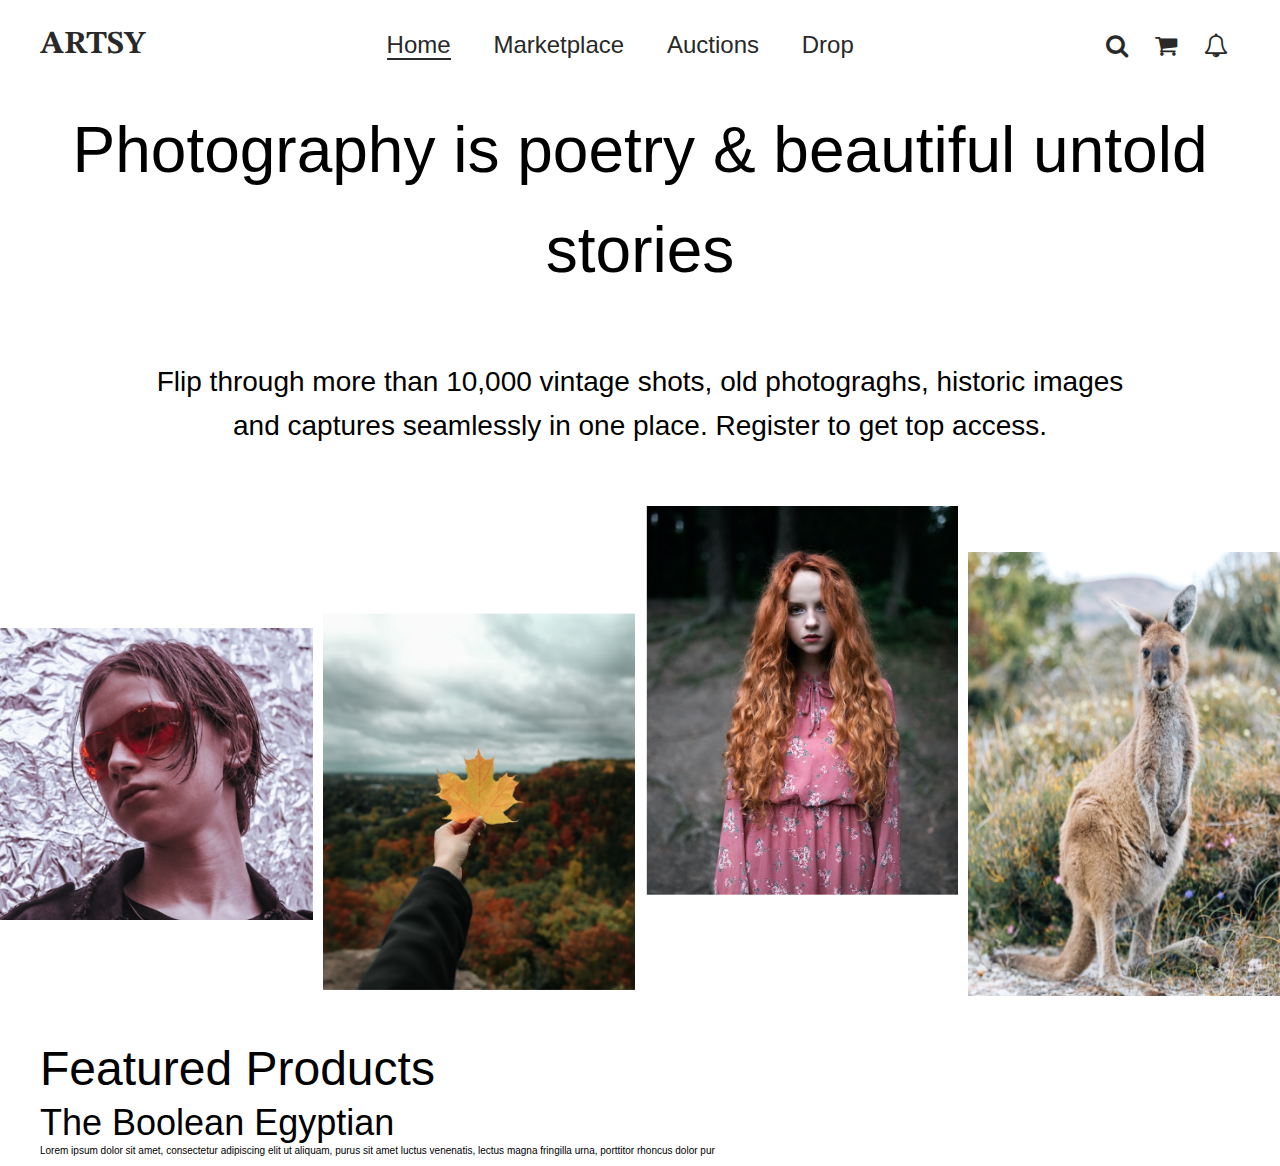
==== index.html @ 9eaeef0b "Hero section marked up and styled" ====
<!DOCTYPE html>
<html lang="en">
  <head>
    <meta charset="UTF-8" />
    <meta name="viewport" content="width=device-width, initial-scale=1.0" />
    <link
      rel="stylesheet"
      href="https://cdnjs.cloudflare.com/ajax/libs/font-awesome/4.7.0/css/font-awesome.min.css"
    />
    <link
      href="https://fonts.googleapis.com/css2?family=STIX+Two+Text:wght@400;700&display=swap"
      rel="stylesheet"
    />
    <link href="https://fonts.cdnfonts.com/css/satoshi" rel="stylesheet" />
    <link
      href="https://api.fontshare.com/v2/css?f[]=clash-display@400,500,300&display=swap"
      rel="stylesheet"
    />

    <link rel="stylesheet" href="styles/main.css" />
    <title>Document</title>
  </head>
  <body>
    <!-- Nav Section -->
    <nav class="nav">
      <a href="/" class="nav__logo">ARTSY</a>
      <div class="nav__menu">
        <a href="/index.html" class="nav__menu--item active">Home</a>
        <a href="/marketplace.html" class="nav__menu--item">Marketplace</a>
        <a href="/auctions.html" class="nav__menu--item">Auctions</a>
        <a href="/drop.html" class="nav__menu--item">Drop</a>
      </div>
      <div class="nav__icons">
        <i class="fa fa-search" aria-hidden="true"></i>
        <i class="fa fa-shopping-cart" aria-hidden="true"></i>
        <i class="fa fa-bell-o" aria-hidden="true"></i>
      </div>
    </nav>

    <!-- Hero Section -->
    <section class="hero">
      <div class="hero__text">
        <h1 class="header-1 hero__text--header">
          Photography is poetry & beautiful untold stories
        </h1>
        <p class="hero__text--para">
          Flip through more than 10,000 vintage shots, old photograghs, historic
          images and captures seamlessly in one place. Register to get top
          access.
        </p>
      </div>
      <div class="hero__img">
        <div class="card hero__img--1">
          <img
            src="Images/Homepage-carousel-1.png"
            alt="home Homepage-carousel-1"
          />
        </div>
        <div class="card hero__img--2">
          <img
            src="Images/Homepage-carousel-2.png"
            alt="home Homepage-carousel-2"
          />
        </div>
        <div class="card hero__img--3">
          <img
            src="Images/Homepage-carousel-3.png"
            alt="home Homepage-carousel-3"
          />
        </div>
        <div class="card hero__img--4">
          <img
            src="Images/Homepage-carousel-4.png"
            alt="home Homepage-carousel-4"
          />
        </div>
      </div>
    </section>

    <!-- Featured Products -->
    <section class="featured">
      <h1 class="header-sec">Featured Products</h1>
      <div class="product">
        <div class="product--img"></div>
        <div class="product--text">
          <h2 class="header-tet">The Boolean Egyptian</h2>
          <p>
            Lorem ipsum dolor sit amet, consectetur adipiscing elit ut aliquam,
            purus sit amet luctus venenatis, lectus magna fringilla urna,
            porttitor rhoncus dolor pur
          </p>
          <div class="product__footer"></div>
        </div>
      </div>
    </section>
  </body>
</html>
---- styles/main.css ----
*,
*::after,
*::before {
  margin: 0;
  padding: 0;
  box-sizing: border-box;
}

.header-sec {
  font-family: "Satoshi", sans-serif;
  font-size: 4.8rem;
  font-weight: 500;
  line-height: 6.5rem;
}

.header-tet {
  font-family: "Clash Display", sans-serif;
  font-size: 3.6rem;
  font-weight: 500;
  line-height: 4.4rem;
}

html {
  font-size: 62.5%;
}

body {
  font-family: "Satoshi", sans-serif;
}

.fonts {
  font-family: "STIX Two Text", serif;
  font-family: "Clash Display", sans-serif;
}

a {
  color: #292929;
  text-decoration: none;
  transition: all 0.25s ease-in-out;
}

a:hover {
  color: orangered;
}

.active {
  border-bottom: 2px solid #292929;
}

.active:hover {
  border-bottom: 2px solid orangered;
}

.nav {
  height: 5rem;
  display: flex;
  justify-content: space-between;
  align-items: center;
  padding: 1rem calc((100vw - 1200px) / 2);
  margin-top: 2rem;
}
.nav__logo {
  color: #292929;
  text-decoration: none;
  font-family: "STIX Two Text", serif;
  font-size: 3.2rem;
  font-weight: 700;
  line-height: 9rem;
}
.nav__menu--item {
  margin: 0 2rem;
  font-size: 2.4rem;
  font-weight: 500;
  font-family: inherit;
}
.nav__icons .fa {
  color: #292929;
  font-size: 2.4rem;
  padding: 0 1.2rem;
  transition: all 0.25s ease-in-out;
  cursor: pointer;
}
.nav__icons .fa:hover {
  color: orangered;
}

.hero {
  display: flex;
  justify-content: center;
  align-items: center;
  flex-direction: column;
  text-align: center;
  padding: 1rem calc((100vw - 1200px) / 2);
  overflow-x: hidden;
}
.hero__text--header {
  font-family: "Clash Display", sans-serif;
  font-size: clamp(1.8rem, 5vw, 6.4rem);
  font-weight: 500;
  line-height: 10rem;
  margin-top: 2rem;
}
.hero__text--para {
  font-size: clamp(1.5rem, 2.5vw, 2.8rem);
  font-weight: 500;
  line-height: 43.8px;
  padding: 1rem calc((100vw - 1100px) / 2);
  margin-top: 5rem;
}
.hero__img {
  width: 100vw;
  margin: 2rem 0;
  display: grid;
  grid-template-columns: 1fr 1fr 1fr 1fr;
  grid-template-rows: repeat(auto, 15rem);
  -moz-column-gap: 1rem;
       column-gap: 1rem;
}
.hero__img--1 {
  grid-column: 1/2;
  grid-row: 3/8;
}
.hero__img--2 {
  grid-column: 2/3;
  grid-row: 2/9;
}
.hero__img--3 {
  grid-column: 3/4;
  grid-row: 1/8;
}
.hero__img--4 {
  grid-column: 4/5;
  grid-row: 2/9;
}
.hero__img img {
  width: 100%;
  height: 100%;
}

.featured {
  padding: 1rem calc((100vw - 1200px) / 2);
}/*# sourceMappingURL=main.css.map */
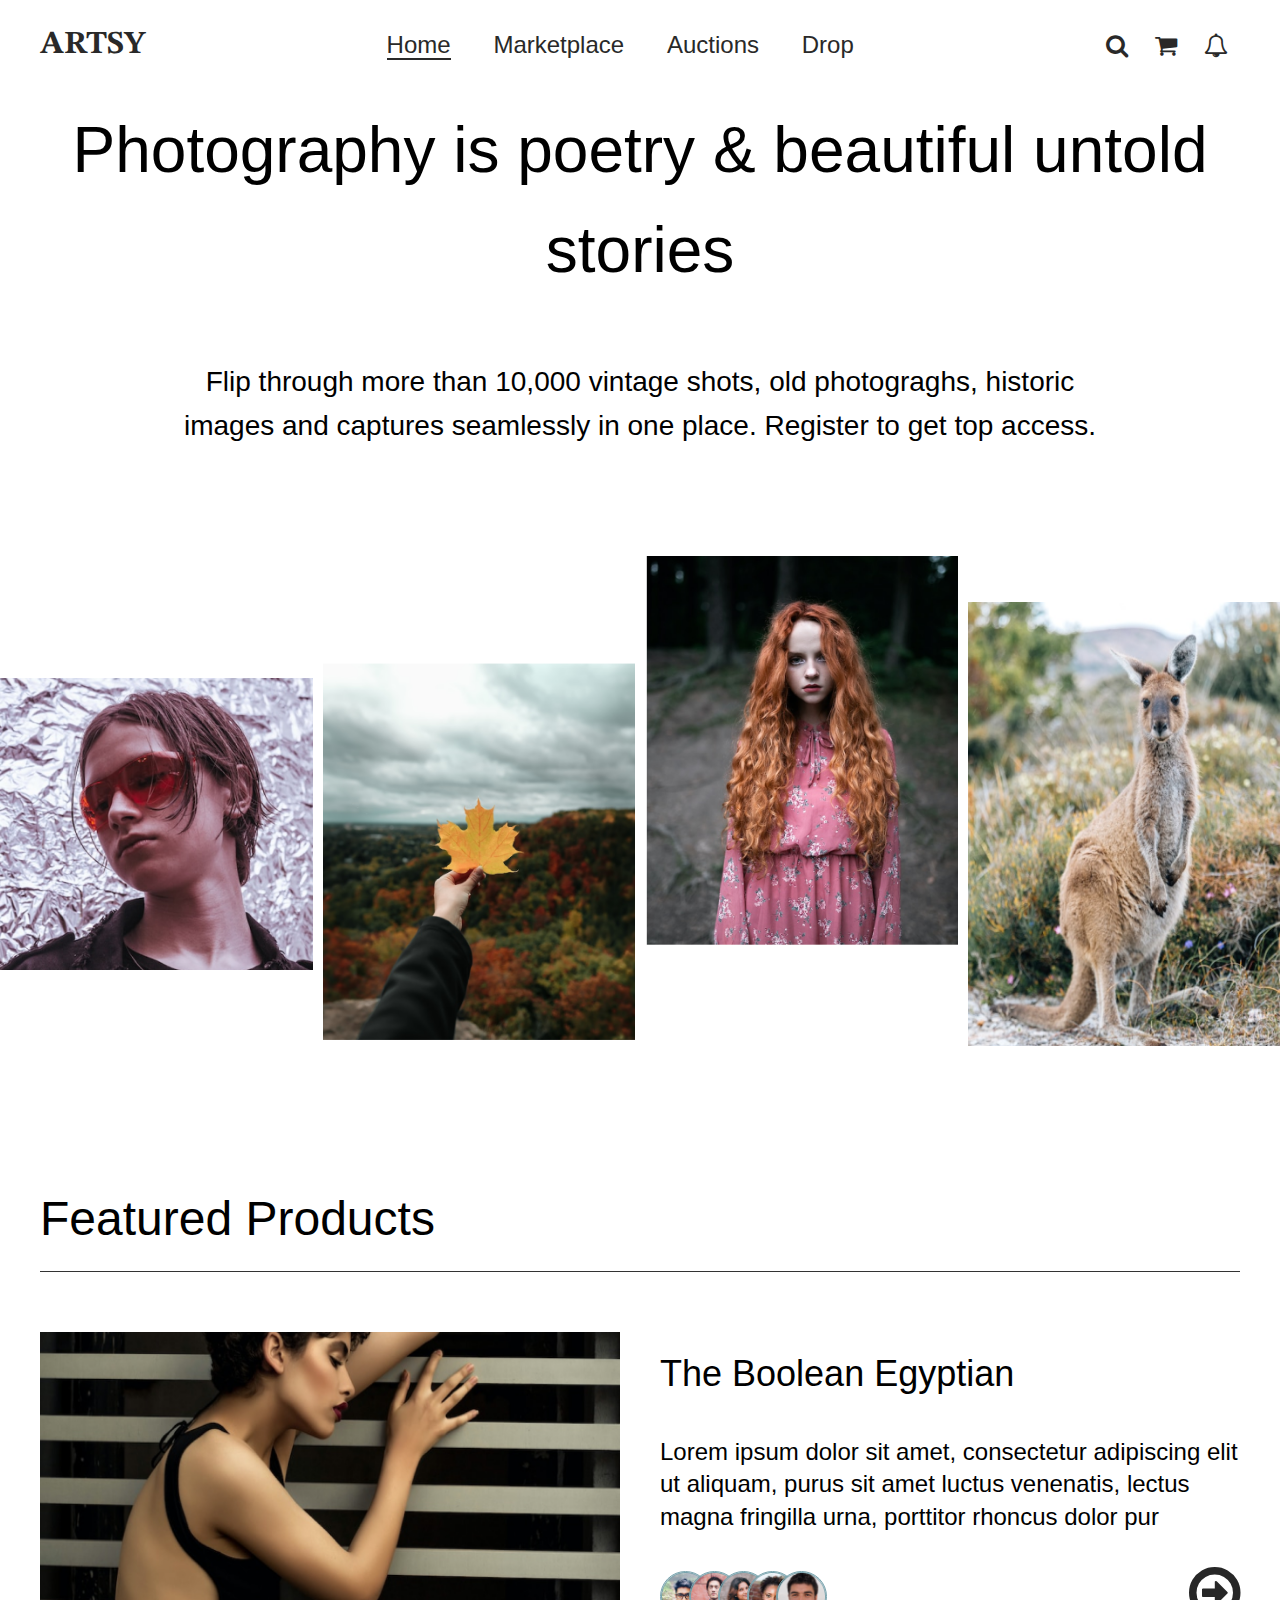
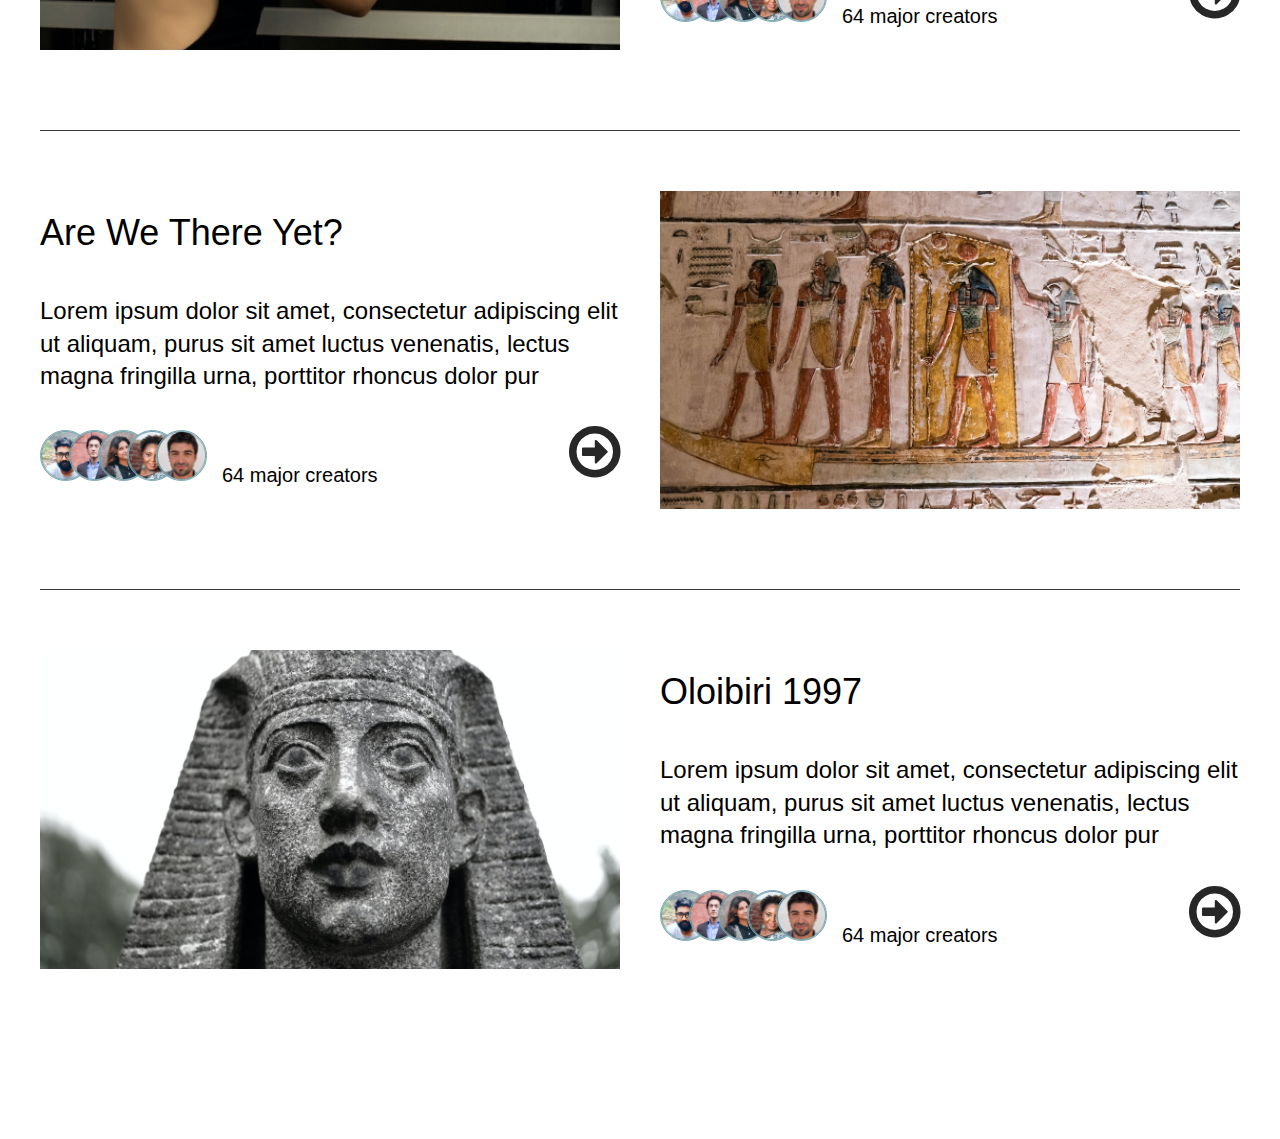
==== commit ec20c185: "Product featured page marked up and styled" ====
--- a/index.html
+++ b/index.html
@@ -81,7 +81,9 @@
     <section class="featured">
       <h1 class="header-sec">Featured Products</h1>
       <div class="product">
-        <div class="product--img"></div>
+        <div class="product--img">
+          <img src="Images/Home-featured-1.png" alt="Featured image-1" />
+        </div>
         <div class="product--text">
           <h2 class="header-tet">The Boolean Egyptian</h2>
           <p>
@@ -89,7 +91,105 @@
             purus sit amet luctus venenatis, lectus magna fringilla urna,
             porttitor rhoncus dolor pur
           </p>
-          <div class="product__footer"></div>
+          <div class="product__footer">
+            <div class="creators">
+              <div class="creator creator-1">
+                <img src="Images/creator-1.png" alt="A creator" />
+              </div>
+              <div class="creator creator-2">
+                <img src="Images/creator-2.png" alt="A creator" />
+              </div>
+              <div class="creator creator-3">
+                <img src="Images/creator-3.png" alt="A creator" />
+              </div>
+              <div class="creator creator-4">
+                <img src="Images/creator-4.png" alt="A creator" />
+              </div>
+              <div class="creator creator-5">
+                <img src="Images/creator-5.png" alt="A creator" />
+              </div>
+            </div>
+            <p class="creators-count">64 major creators</p>
+            <i
+              class="featured-cta fa fa-arrow-circle-o-right"
+              aria-hidden="true"
+            ></i>
+          </div>
+        </div>
+      </div>
+      <div class="product">
+        <div class="product--text">
+          <h2 class="header-tet">Are We There Yet?</h2>
+          <p>
+            Lorem ipsum dolor sit amet, consectetur adipiscing elit ut aliquam,
+            purus sit amet luctus venenatis, lectus magna fringilla urna,
+            porttitor rhoncus dolor pur
+          </p>
+          <div class="product__footer">
+            <div class="creators">
+              <div class="creator creator-1">
+                <img src="Images/creator-1.png" alt="A creator" />
+              </div>
+              <div class="creator creator-2">
+                <img src="Images/creator-2.png" alt="A creator" />
+              </div>
+              <div class="creator creator-3">
+                <img src="Images/creator-3.png" alt="A creator" />
+              </div>
+              <div class="creator creator-4">
+                <img src="Images/creator-4.png" alt="A creator" />
+              </div>
+              <div class="creator creator-5">
+                <img src="Images/creator-5.png" alt="A creator" />
+              </div>
+            </div>
+            <p class="creators-count">64 major creators</p>
+            <i
+              class="featured-cta fa fa-arrow-circle-o-right"
+              aria-hidden="true"
+            ></i>
+          </div>
+        </div>
+        <!-- Add here -->
+        <div class="product--img">
+          <img src="Images/Home-featured-2.png" alt="Featured image-2" />
+        </div>
+      </div>
+      <div class="product">
+        <div class="product--img">
+          <img src="Images/Home-featured-3.png" alt="Featured image-3" />
+        </div>
+        <div class="product--text">
+          <h2 class="header-tet">Oloibiri 1997</h2>
+          <p>
+            Lorem ipsum dolor sit amet, consectetur adipiscing elit ut aliquam,
+            purus sit amet luctus venenatis, lectus magna fringilla urna,
+            porttitor rhoncus dolor pur
+          </p>
+          <div class="product__footer">
+            <div class="creators">
+              <div class="creator creator-1">
+                <img src="Images/creator-1.png" alt="A creator" />
+              </div>
+              <div class="creator creator-2">
+                <img src="Images/creator-2.png" alt="A creator" />
+              </div>
+              <div class="creator creator-3">
+                <img src="Images/creator-3.png" alt="A creator" />
+              </div>
+              <div class="creator creator-4">
+                <img src="Images/creator-4.png" alt="A creator" />
+              </div>
+              <div class="creator creator-5">
+                <img src="Images/creator-5.png" alt="A creator" />
+              </div>
+            </div>
+            <p class="creators-count">64 major creators</p>
+            <i
+              class="featured-cta fa fa-arrow-circle-o-right"
+              aria-hidden="true"
+            ></i>
+          </div>
         </div>
       </div>
     </section>
--- a/styles/main.css
+++ b/styles/main.css
@@ -18,6 +18,11 @@
   font-size: 3.6rem;
   font-weight: 500;
   line-height: 4.4rem;
+}
+
+img {
+  width: 100%;
+  height: 100%;
 }
 
 html {
@@ -105,7 +110,7 @@
   font-weight: 500;
   line-height: 43.8px;
   padding: 1rem calc((100vw - 1100px) / 2);
-  margin-top: 5rem;
+  margin: 5rem;
 }
 .hero__img {
   width: 100vw;
@@ -132,11 +137,58 @@
   grid-column: 4/5;
   grid-row: 2/9;
 }
-.hero__img img {
-  width: 100%;
-  height: 100%;
-}
 
 .featured {
   padding: 1rem calc((100vw - 1200px) / 2);
+  margin: 10rem 0;
+}
+.featured .product {
+  display: grid;
+  grid-template-columns: 1fr 1fr;
+  gap: 4rem;
+  padding: 6rem 0;
+  margin-top: 2rem;
+  border-top: 0.5px solid #333333;
+}
+.featured .product--text {
+  padding: 2rem 0;
+}
+.featured .product--text p {
+  font-size: 2.4rem;
+  font-weight: 400;
+  line-height: 3.24rem;
+  padding-top: 4rem;
+}
+.featured .product__footer {
+  display: flex;
+  padding-top: 3rem;
+}
+.featured .product__footer .creators {
+  display: flex;
+  align-items: center;
+}
+.featured .product__footer .creators .creator {
+  height: 5.1rem;
+  width: 5.1rem;
+  border-radius: 50%;
+  border: 1px solid #78a3ad;
+}
+.featured .product__footer .creators .creator:not(:first-child) {
+  margin-left: -2.2rem;
+}
+.featured .product__footer .creators-count {
+  font-size: 2rem;
+  font-weight: 400;
+  line-height: 2.7rem;
+  margin-left: 1.5rem;
+}
+.featured .product__footer .featured-cta {
+  font-size: 6rem;
+  color: #272727;
+  margin-left: auto;
+  cursor: pointer;
+  transition: all 0.3s ease-in;
+}
+.featured .product__footer .featured-cta:hover {
+  color: #78a3ad;
 }/*# sourceMappingURL=main.css.map */